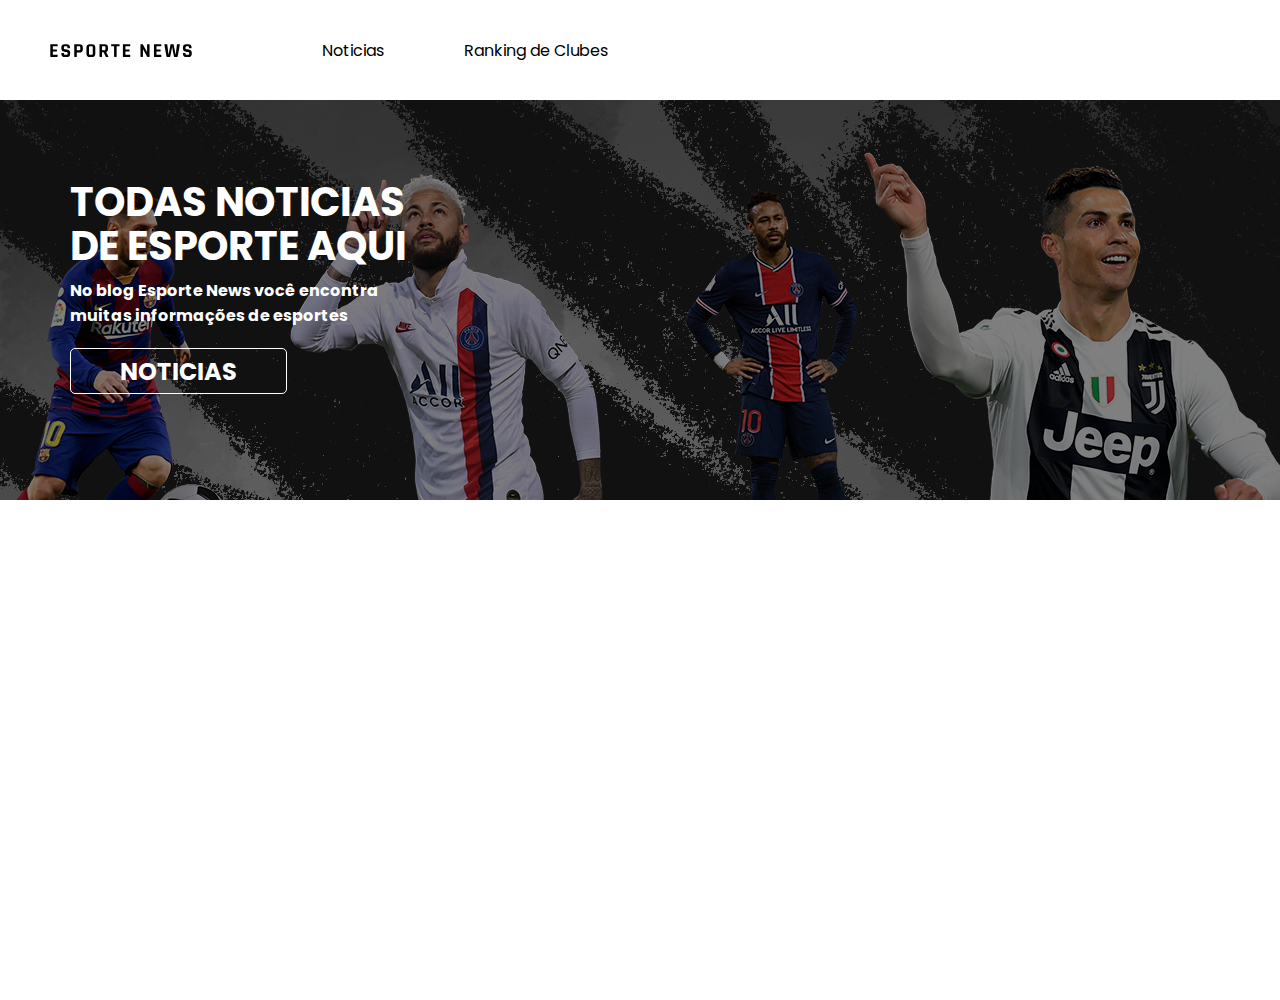
==== index.html @ c466abe1 "banner finished" ====
<!DOCTYPE html>
<html lang="pt">
  <head>
    <meta charset="UTF-8" />
    <meta name="viewport" content="width=device-width, initial-scale=1.0" />
    <link rel="preconnect" href="https://fonts.googleapis.com" />
    <link rel="preconnect" href="https://fonts.gstatic.com" crossorigin />
    <link
      href="https://fonts.googleapis.com/css2?family=Poppins:wght@300;400;500;600;700&display=swap"
      rel="stylesheet"
    />
    <link rel="stylesheet" href="./styles/globalStyle.css" />
    <link rel="stylesheet" href="./styles/home/style.css" />
    <title>ESPORTE NEWS - HOME</title>
  </head>
  <body>
    <header class="appbar">
      <img src="./images/logo.svg" alt="LOGO ESPORTE NEWS" />
      <a href="#">Noticias</a>
      <a href="#">Ranking de Clubes</a>
    </header>

    <section class="bannerSection">
      <div class="blackFilter">
        <h1>
          TODAS NOTICIAS<br />
          DE ESPORTE AQUI
        </h1>
        <span
          >No blog Esporte News você encontra <br />
          muitas informações de esportes</span
        >
        <button class="newsButton">NOTICIAS</button>
      </div>
      <img
        class="banner"
        alt="Esporte News banner"
        src="./images/Untitled-1.png"
      />
    </section>
  </body>
</html>
---- styles/globalStyle.css ----
* {
  margin: 0;
  padding: 0;
  box-sizing: border-box;
  font-family: "Poppins", sans-serif;
}
---- styles/home/style.css ----
body {
  overflow-y: hidden;
}

.appbar {
  width: 100vw;
  height: 100px;
  display: flex;
  align-items: center;
  gap: 80px;

  @media (max-width: 560px) {
    gap: 15px;
  }
}

.appbar img {
  padding: 50px;

  @media (max-width: 560px) {
    padding: 10px;
  }
}

.appbar a {
  text-decoration: none;
  color: black;
  font-weight: 400;
}

.banner {
  width: 1440px;
  height: 400px;
  border-radius: 5px;
}

.blackFilter {
  background-color: rgba(0, 0, 0, 0.5);
  overflow: hidden;
  position: absolute;
  height: 400px;
  width: 1440px;
  border-radius: 5px;
}

.bannerSection {
  width: 100vw;
  height: 900px;
  display: flex;
  justify-content: center;
}

.bannerSection h1 {
  position: relative;
  top: 80px;
  left: 150px;
  font-size: 40px;
  font-weight: 700;
  color: white;
  line-height: 110%;
}

.bannerSection span {
  font-size: 16px;
  color: white;
  font-weight: 700;
  position: relative;
  top: 90px;
  left: 150px;
}

.newsButton {
  width: 217px;
  height: 46px;
  border-radius: 5px;
  display: flex;
  align-items: center;
  justify-content: center;
  border: 1px solid white;
  background-color: transparent;
  color: white;
  font-weight: 700;
  font-size: 24px;
  position: relative;
  left: 150px;
  top: 110px;
}

.newsButton:hover {
  transform: scale(1.1);
  transition: 0.2s ease-in-out;
}
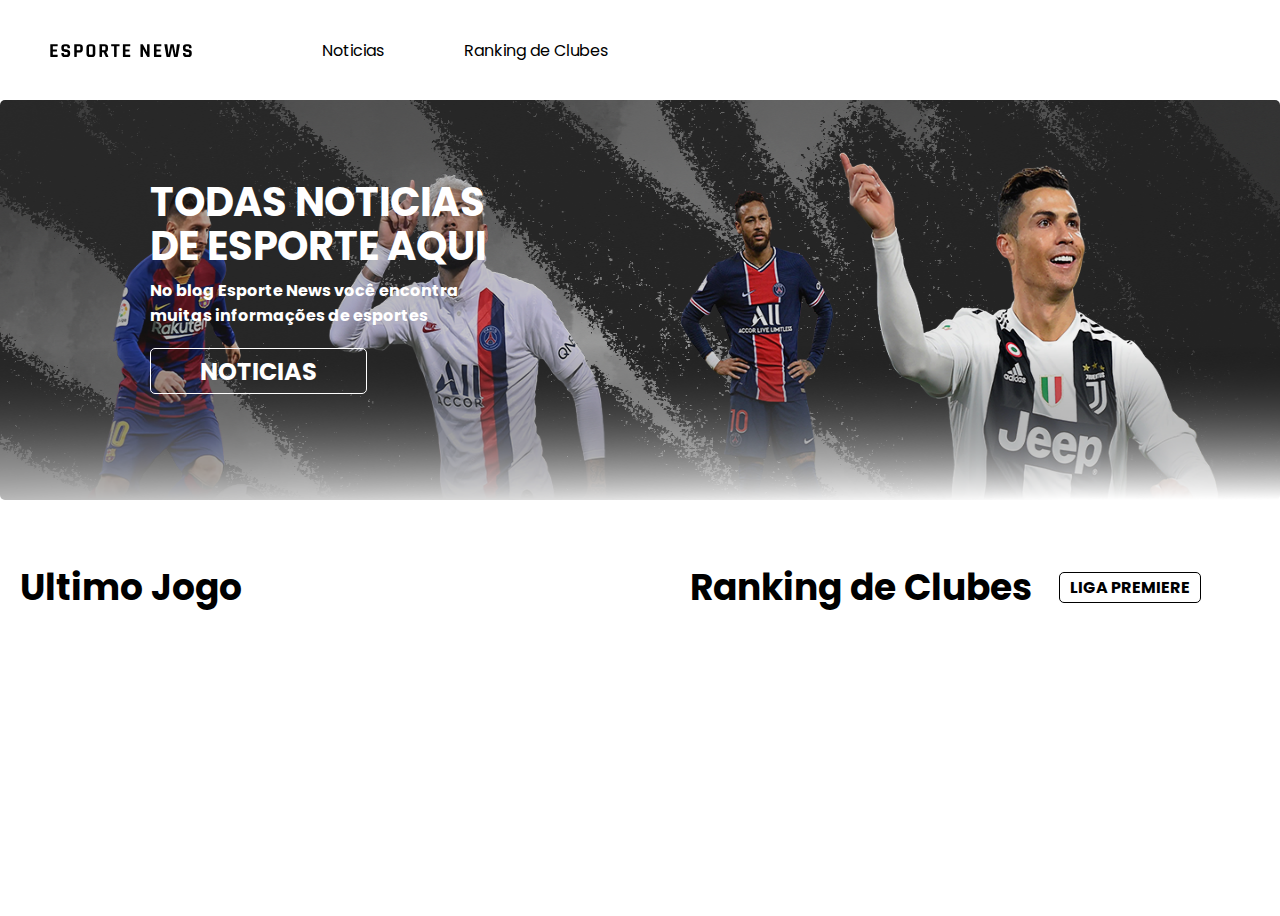
==== commit e5c5348f: "footballInfo initialization" ====
--- a/index.html
+++ b/index.html
@@ -14,29 +14,59 @@
     <title>ESPORTE NEWS - HOME</title>
   </head>
   <body>
-    <header class="appbar">
-      <img src="./images/logo.svg" alt="LOGO ESPORTE NEWS" />
-      <a href="#">Noticias</a>
-      <a href="#">Ranking de Clubes</a>
-    </header>
+    <div class="container">
+      <header class="appbar">
+        <img src="./images/logo.svg" alt="LOGO ESPORTE NEWS" />
+        <a href="#">Noticias</a>
+        <a href="#">Ranking de Clubes</a>
+      </header>
 
-    <section class="bannerSection">
-      <div class="blackFilter">
-        <h1>
-          TODAS NOTICIAS<br />
-          DE ESPORTE AQUI
-        </h1>
-        <span
-          >No blog Esporte News você encontra <br />
-          muitas informações de esportes</span
-        >
-        <button class="newsButton">NOTICIAS</button>
-      </div>
-      <img
-        class="banner"
-        alt="Esporte News banner"
-        src="./images/Untitled-1.png"
-      />
-    </section>
+      <section class="bannerSection">
+        <div class="blackFilter">
+          <div class="bannerText">
+            <span class="bannerTitle">
+              TODAS NOTICIAS<br />
+              DE ESPORTE AQUI
+            </span>
+            <span class="bannerSubTitle"
+              >No blog Esporte News você encontra <br />
+              muitas informações de esportes</span
+            >
+            <button class="newsButton">NOTICIAS</button>
+          </div>
+          <img
+            class="banner"
+            alt="Esporte News banner"
+            src="./images/Frame 10.png"
+          />
+        </div>
+      </section>
+
+      <section class="footballInfo">
+        <div class="lastGame">
+          <h1>Ultimo Jogo</h1>
+          <iframe
+            width="560"
+            height="315"
+            src="https://www.youtube.com/embed/0Gq4kqTz3NE?si=IL1w2tOViwJ1ejrb"
+            title="YouTube video player"
+            frameborder="0"
+            allow="accelerometer; autoplay; clipboard-write; encrypted-media; gyroscope; picture-in-picture; web-share"
+            allowfullscreen
+          ></iframe>
+        </div>
+
+        <div class="rankingGame">
+          <div class="premiereLogo">
+            <div class="rankingTitle">
+              <h1>Ranking de Clubes</h1>
+              <span>LIGA PREMIERE</span>
+            </div>
+
+            <table class="rankingTable"></table>
+          </div>
+        </div>
+      </section>
+    </div>
   </body>
 </html>
--- a/styles/home/style.css
+++ b/styles/home/style.css
@@ -1,5 +1,13 @@
 body {
   overflow-y: hidden;
+}
+
+.container {
+  display: flex;
+  align-items: center;
+  justify-content: start;
+  flex-direction: column;
+  overflow: hidden;
 }
 
 .appbar {
@@ -32,26 +40,42 @@
   width: 1440px;
   height: 400px;
   border-radius: 5px;
+
+  @media (max-width: 1440px) {
+    width: 100%;
+  }
+
+  @media (max-width: 1190px) {
+    object-fit: contain;
+  }
 }
 
-.blackFilter {
-  background-color: rgba(0, 0, 0, 0.5);
+.bannerText {
   overflow: hidden;
   position: absolute;
-  height: 400px;
-  width: 1440px;
+  width: 343px;
+  height: 100%;
+  width: 100%;
   border-radius: 5px;
+  z-index: 20;
+
+  @media (max-width: 1440px) {
+    width: 100%;
+  }
 }
 
 .bannerSection {
   width: 100vw;
-  height: 900px;
+  height: 400px;
   display: flex;
   justify-content: center;
+  position: relative;
 }
 
-.bannerSection h1 {
+.bannerTitle {
+  display: block;
   position: relative;
+  width: fit-content;
   top: 80px;
   left: 150px;
   font-size: 40px;
@@ -60,7 +84,7 @@
   line-height: 110%;
 }
 
-.bannerSection span {
+.bannerSubTitle {
   font-size: 16px;
   color: white;
   font-weight: 700;
@@ -90,3 +114,65 @@
   transform: scale(1.1);
   transition: 0.2s ease-in-out;
 }
+
+.footballInfo {
+  display: flex;
+  align-items: center;
+  justify-content: space-between;
+  gap: 260px;
+  margin-top: 60px;
+
+  @media (max-width: 1440px) {
+    gap: 100px;
+  }
+}
+
+.lastGame h1 {
+  font-size: 36px;
+  font-weight: 700;
+}
+
+.lastGame {
+  width: 570px;
+  height: 356px;
+  display: flex;
+  align-items: start;
+  flex-direction: column;
+  gap: 20px;
+}
+
+.rankingGame {
+  width: 570px;
+  height: 356px;
+  display: flex;
+  align-items: start;
+  justify-content: start;
+}
+
+.rankingGame img {
+  position: relative;
+  z-index: 0;
+}
+
+.rankingTitle {
+  display: flex;
+  gap: 26px;
+  align-items: center;
+  position: absolute;
+}
+
+.rankingTitle h1 {
+  font-weight: 700;
+  font-size: 36px;
+}
+
+.rankingTitle span {
+  font-size: 16px;
+  font-weight: 700;
+  border: 1px solid #000;
+  border-radius: 5px;
+  padding: 2px 10px;
+}
+
+.rankingTable {
+}
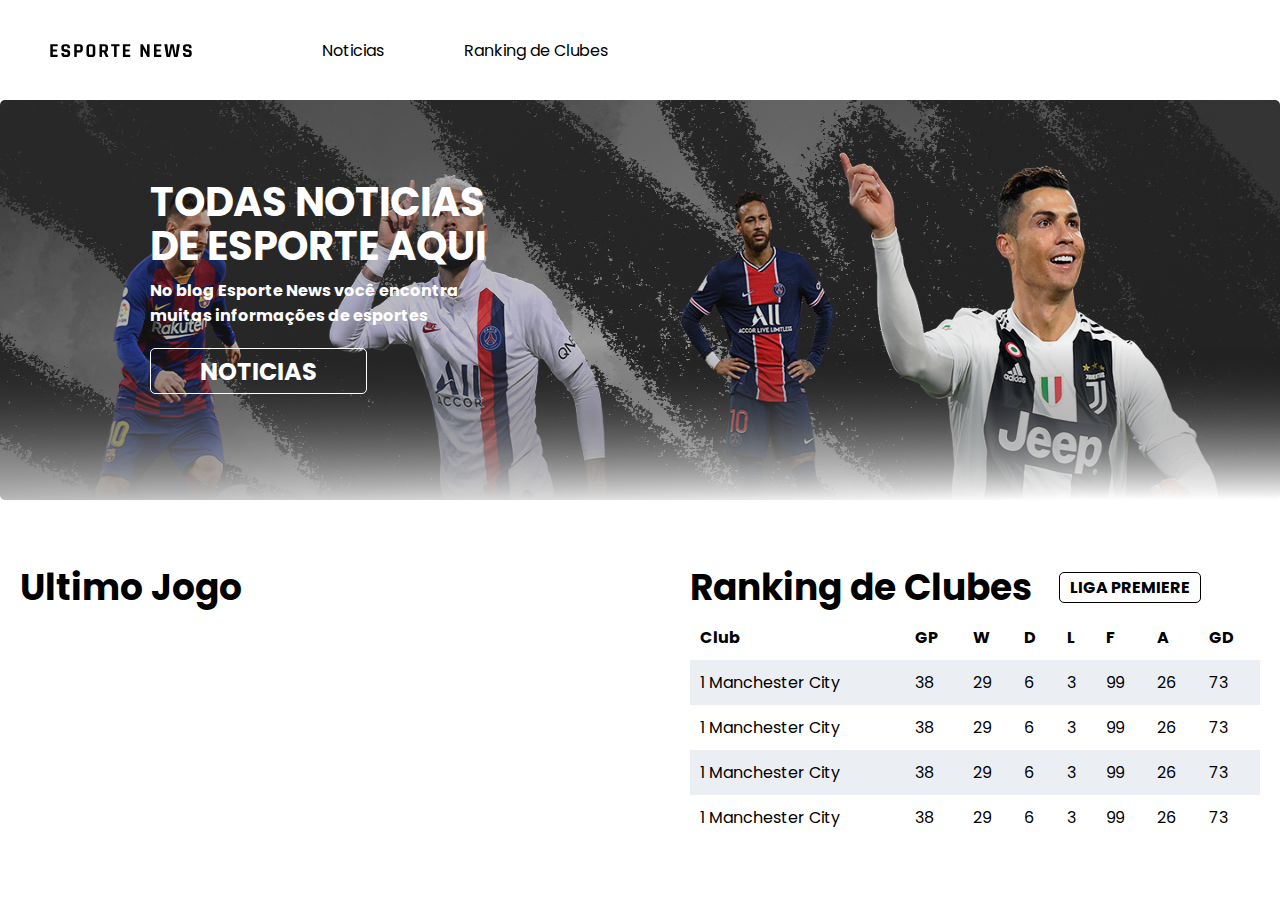
==== commit 8b39e129: "feat: ranking table styles complete" ====
--- a/index.html
+++ b/index.html
@@ -57,14 +57,63 @@
         </div>
 
         <div class="rankingGame">
-          <div class="premiereLogo">
-            <div class="rankingTitle">
-              <h1>Ranking de Clubes</h1>
-              <span>LIGA PREMIERE</span>
-            </div>
+          <div class="rankingTitle">
+            <h1>Ranking de Clubes</h1>
+            <span>LIGA PREMIERE</span>
+          </div>
 
-            <table class="rankingTable"></table>
-          </div>
+          <table class="rankingTable">
+            <tr>
+              <th>Club</th>
+              <th>GP</th>
+              <th>W</th>
+              <th>D</th>
+              <th>L</th>
+              <th>F</th>
+              <th>A</th>
+              <th>GD</th>
+            </tr>
+            <tr>
+              <td>1 Manchester City</td>
+              <td>38</td>
+              <td>29</td>
+              <td>6</td>
+              <td>3</td>
+              <td>99</td>
+              <td>26</td>
+              <td>73</td>
+            </tr>
+            <tr>
+              <td>1 Manchester City</td>
+              <td>38</td>
+              <td>29</td>
+              <td>6</td>
+              <td>3</td>
+              <td>99</td>
+              <td>26</td>
+              <td>73</td>
+            </tr>
+            <tr>
+              <td>1 Manchester City</td>
+              <td>38</td>
+              <td>29</td>
+              <td>6</td>
+              <td>3</td>
+              <td>99</td>
+              <td>26</td>
+              <td>73</td>
+            </tr>
+            <tr>
+              <td>1 Manchester City</td>
+              <td>38</td>
+              <td>29</td>
+              <td>6</td>
+              <td>3</td>
+              <td>99</td>
+              <td>26</td>
+              <td>73</td>
+            </tr>
+          </table>
         </div>
       </section>
     </div>
--- a/styles/home/style.css
+++ b/styles/home/style.css
@@ -1,5 +1,6 @@
 body {
   overflow-y: hidden;
+  overflow-x: scroll;
 }
 
 .container {
@@ -147,18 +148,13 @@
   display: flex;
   align-items: start;
   justify-content: start;
-}
-
-.rankingGame img {
-  position: relative;
-  z-index: 0;
+  flex-direction: column;
 }
 
 .rankingTitle {
   display: flex;
   gap: 26px;
   align-items: center;
-  position: absolute;
 }
 
 .rankingTitle h1 {
@@ -175,4 +171,17 @@
 }
 
 .rankingTable {
+  border-collapse: collapse;
+  width: 100%;
 }
+
+.rankingTable td,
+th {
+  padding: 10px;
+  text-align: start;
+  margin: 0;
+}
+
+.rankingTable tr:nth-child(even) {
+  background-color: #ebeef3;
+}
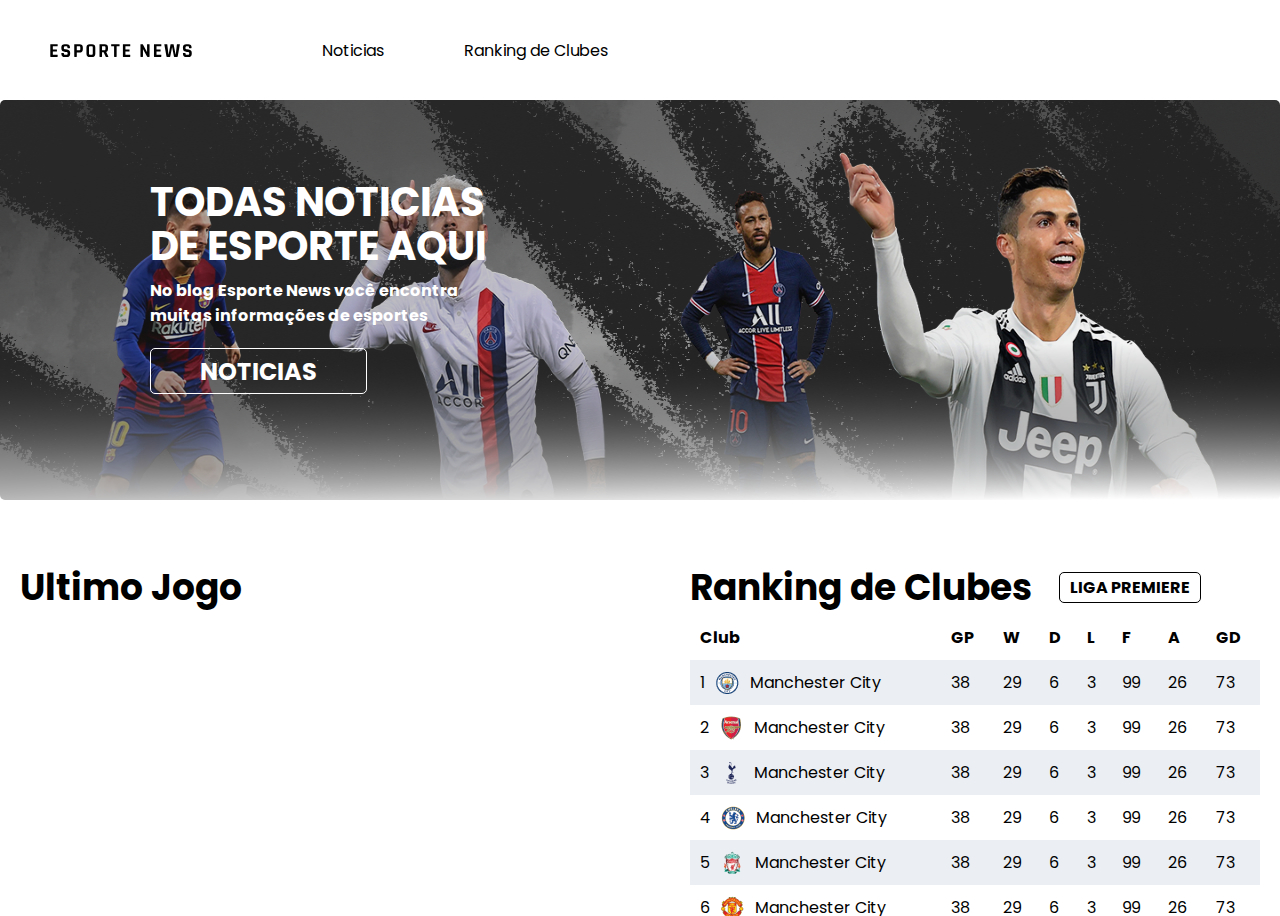
==== commit 28c847f1: "feat: image teams" ====
--- a/index.html
+++ b/index.html
@@ -74,7 +74,14 @@
               <th>GD</th>
             </tr>
             <tr>
-              <td>1 Manchester City</td>
+              <td class="firstOfTable">
+                1
+                <img
+                  src="./images/img/team/i.png"
+                  alt="Mancherster City Escudo Time"
+                />
+                Manchester City
+              </td>
               <td>38</td>
               <td>29</td>
               <td>6</td>
@@ -84,7 +91,14 @@
               <td>73</td>
             </tr>
             <tr>
-              <td>1 Manchester City</td>
+              <td class="firstOfTable">
+                2
+                <img
+                  src="./images/img/team/04.png"
+                  alt="Mancherster City Escudo Time"
+                />
+                Manchester City
+              </td>
               <td>38</td>
               <td>29</td>
               <td>6</td>
@@ -94,7 +108,14 @@
               <td>73</td>
             </tr>
             <tr>
-              <td>1 Manchester City</td>
+              <td class="firstOfTable">
+                3
+                <img
+                  src="./images/img/team/05.png"
+                  alt="Mancherster City Escudo Time"
+                />
+                Manchester City
+              </td>
               <td>38</td>
               <td>29</td>
               <td>6</td>
@@ -104,7 +125,49 @@
               <td>73</td>
             </tr>
             <tr>
-              <td>1 Manchester City</td>
+              <td class="firstOfTable">
+                4
+                <img
+                  src="./images/img/team/06.png"
+                  alt="Mancherster City Escudo Time"
+                />
+                Manchester City
+              </td>
+              <td>38</td>
+              <td>29</td>
+              <td>6</td>
+              <td>3</td>
+              <td>99</td>
+              <td>26</td>
+              <td>73</td>
+            </tr>
+            <tr>
+              <td class="firstOfTable">
+                5
+                <img
+                  src="./images/img/team/07.png"
+                  alt="Mancherster City Escudo Time"
+                />
+                Manchester City
+              </td>
+              <td>38</td>
+              <td>29</td>
+              <td>6</td>
+              <td>3</td>
+              <td>99</td>
+              <td>26</td>
+              <td>73</td>
+            </tr>
+
+            <tr>
+              <td class="firstOfTable">
+                6
+                <img
+                  src="./images/img/team/08.png"
+                  alt="Mancherster City Escudo Time"
+                />
+                Manchester City
+              </td>
               <td>38</td>
               <td>29</td>
               <td>6</td>
--- a/styles/home/style.css
+++ b/styles/home/style.css
@@ -185,3 +185,9 @@
 .rankingTable tr:nth-child(even) {
   background-color: #ebeef3;
 }
+
+.firstOfTable {
+  display: flex;
+  gap: 10px;
+  align-items: center;
+}
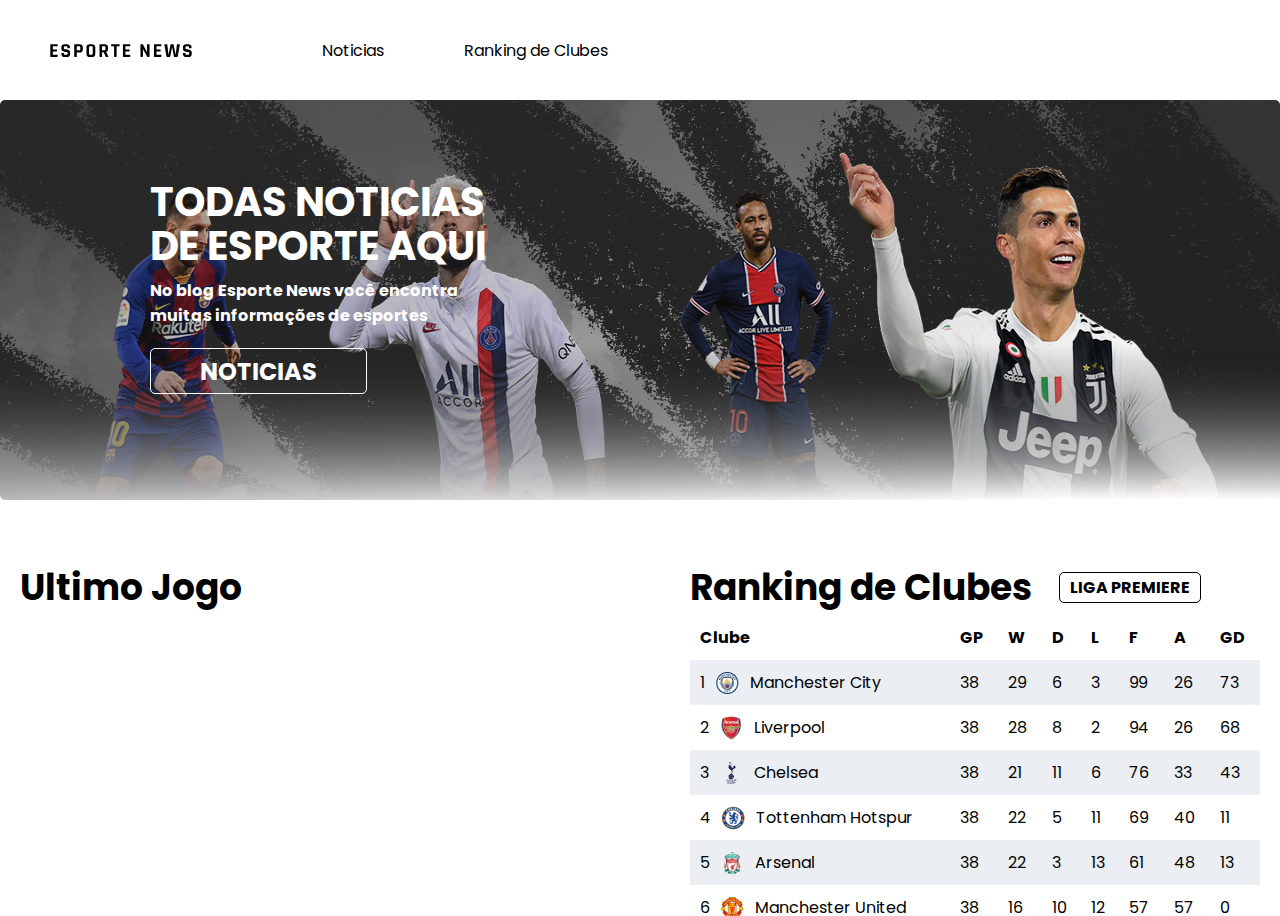
==== commit 8775e127: "feat: table finalized" ====
--- a/index.html
+++ b/index.html
@@ -64,7 +64,7 @@
 
           <table class="rankingTable">
             <tr>
-              <th>Club</th>
+              <th>Clube</th>
               <th>GP</th>
               <th>W</th>
               <th>D</th>
@@ -95,17 +95,17 @@
                 2
                 <img
                   src="./images/img/team/04.png"
-                  alt="Mancherster City Escudo Time"
+                  alt="Liverpool Escudo Time"
                 />
-                Manchester City
+                Liverpool
               </td>
               <td>38</td>
-              <td>29</td>
-              <td>6</td>
-              <td>3</td>
-              <td>99</td>
+              <td>28</td>
+              <td>8</td>
+              <td>2</td>
+              <td>94</td>
               <td>26</td>
-              <td>73</td>
+              <td>68</td>
             </tr>
             <tr>
               <td class="firstOfTable">
@@ -114,32 +114,32 @@
                   src="./images/img/team/05.png"
                   alt="Mancherster City Escudo Time"
                 />
-                Manchester City
+                Chelsea
               </td>
               <td>38</td>
-              <td>29</td>
+              <td>21</td>
+              <td>11</td>
               <td>6</td>
-              <td>3</td>
-              <td>99</td>
-              <td>26</td>
-              <td>73</td>
+              <td>76</td>
+              <td>33</td>
+              <td>43</td>
             </tr>
             <tr>
               <td class="firstOfTable">
                 4
                 <img
                   src="./images/img/team/06.png"
-                  alt="Mancherster City Escudo Time"
+                  alt="Tottenham Hotspur Escudo Time"
                 />
-                Manchester City
+                Tottenham Hotspur
               </td>
               <td>38</td>
-              <td>29</td>
-              <td>6</td>
-              <td>3</td>
-              <td>99</td>
-              <td>26</td>
-              <td>73</td>
+              <td>22</td>
+              <td>5</td>
+              <td>11</td>
+              <td>69</td>
+              <td>40</td>
+              <td>11</td>
             </tr>
             <tr>
               <td class="firstOfTable">
@@ -148,15 +148,15 @@
                   src="./images/img/team/07.png"
                   alt="Mancherster City Escudo Time"
                 />
-                Manchester City
+                Arsenal
               </td>
               <td>38</td>
-              <td>29</td>
-              <td>6</td>
+              <td>22</td>
               <td>3</td>
-              <td>99</td>
-              <td>26</td>
-              <td>73</td>
+              <td>13</td>
+              <td>61</td>
+              <td>48</td>
+              <td>13</td>
             </tr>
 
             <tr>
@@ -164,17 +164,17 @@
                 6
                 <img
                   src="./images/img/team/08.png"
-                  alt="Mancherster City Escudo Time"
+                  alt="Mancherster United Escudo Time"
                 />
-                Manchester City
+                Manchester United
               </td>
               <td>38</td>
-              <td>29</td>
-              <td>6</td>
-              <td>3</td>
-              <td>99</td>
-              <td>26</td>
-              <td>73</td>
+              <td>16</td>
+              <td>10</td>
+              <td>12</td>
+              <td>57</td>
+              <td>57</td>
+              <td>0</td>
             </tr>
           </table>
         </div>
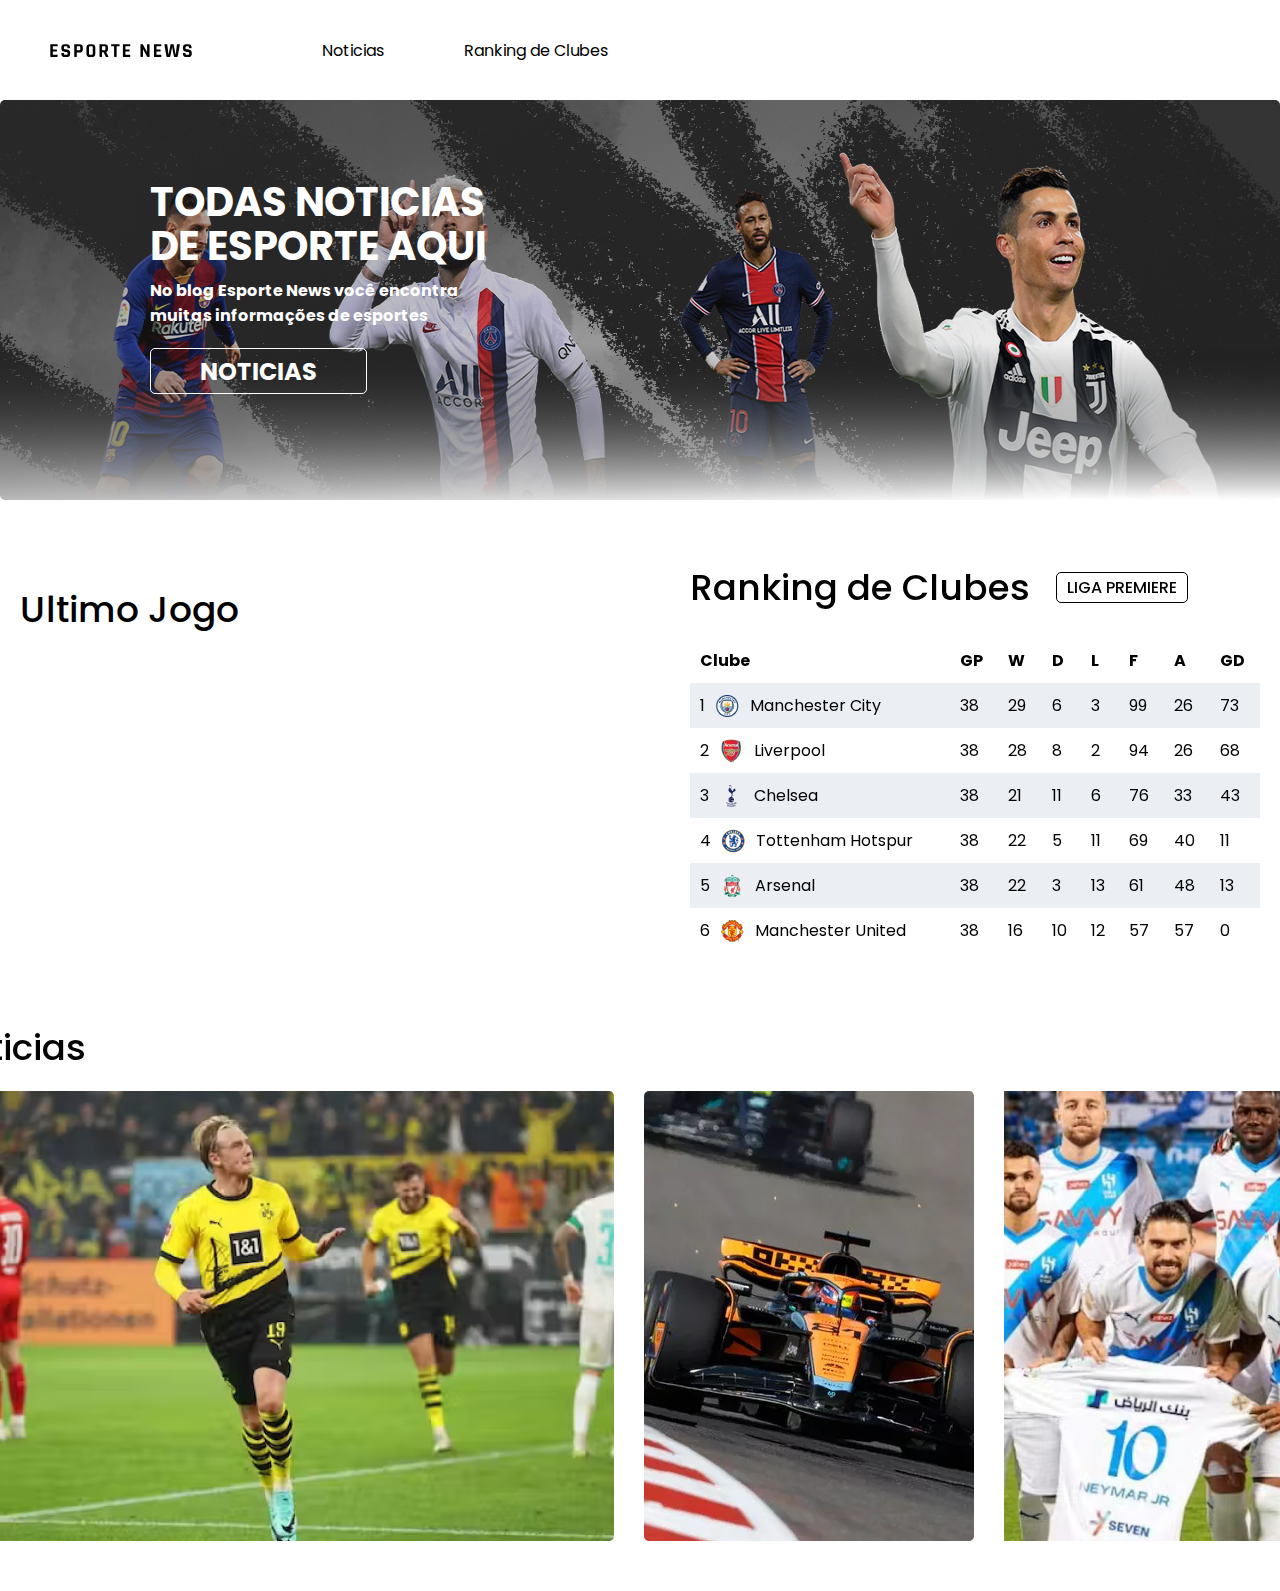
==== commit 2b41c5b9: "feat: news category" ====
--- a/index.html
+++ b/index.html
@@ -179,6 +179,21 @@
           </table>
         </div>
       </section>
+
+      <section class="news">
+        <div class="newsTitle">
+          <span>Noticias</span>
+        </div>
+
+        <div class="newsList">
+          <img src="./images/Frame 143726064.png" alt="Noticia #1" />
+          <img src="./images/Frame 143726067.png" alt="Noticia #2" />
+          <img
+            src="./images/https___wp-images.onefootball 1.png"
+            alt="Noticia #3"
+          />
+        </div>
+      </section>
     </div>
   </body>
 </html>
--- a/styles/home/style.css
+++ b/styles/home/style.css
@@ -1,6 +1,6 @@
 body {
-  overflow-y: hidden;
-  overflow-x: scroll;
+  overflow: scroll;
+  margin-bottom: 50px;
 }
 
 .container {
@@ -130,7 +130,7 @@
 
 .lastGame h1 {
   font-size: 36px;
-  font-weight: 700;
+  font-weight: 500;
 }
 
 .lastGame {
@@ -139,12 +139,13 @@
   display: flex;
   align-items: start;
   flex-direction: column;
-  gap: 20px;
+  gap: 23px;
 }
 
 .rankingGame {
   width: 570px;
-  height: 356px;
+  height: 400px;
+  gap: 23px;
   display: flex;
   align-items: start;
   justify-content: start;
@@ -158,13 +159,13 @@
 }
 
 .rankingTitle h1 {
-  font-weight: 700;
+  font-weight: 500;
   font-size: 36px;
 }
 
 .rankingTitle span {
   font-size: 16px;
-  font-weight: 700;
+  font-weight: 500;
   border: 1px solid #000;
   border-radius: 5px;
   padding: 2px 10px;
@@ -191,3 +192,22 @@
   gap: 10px;
   align-items: center;
 }
+
+.news {
+  width: 1400px;
+  display: flex;
+  align-items: start;
+  flex-direction: column;
+  gap: 16px;
+}
+
+.newsTitle {
+  font-size: 36px;
+  font-weight: 500;
+  margin-top: 60px;
+}
+
+.newsList {
+  display: flex;
+  gap: 30px;
+}
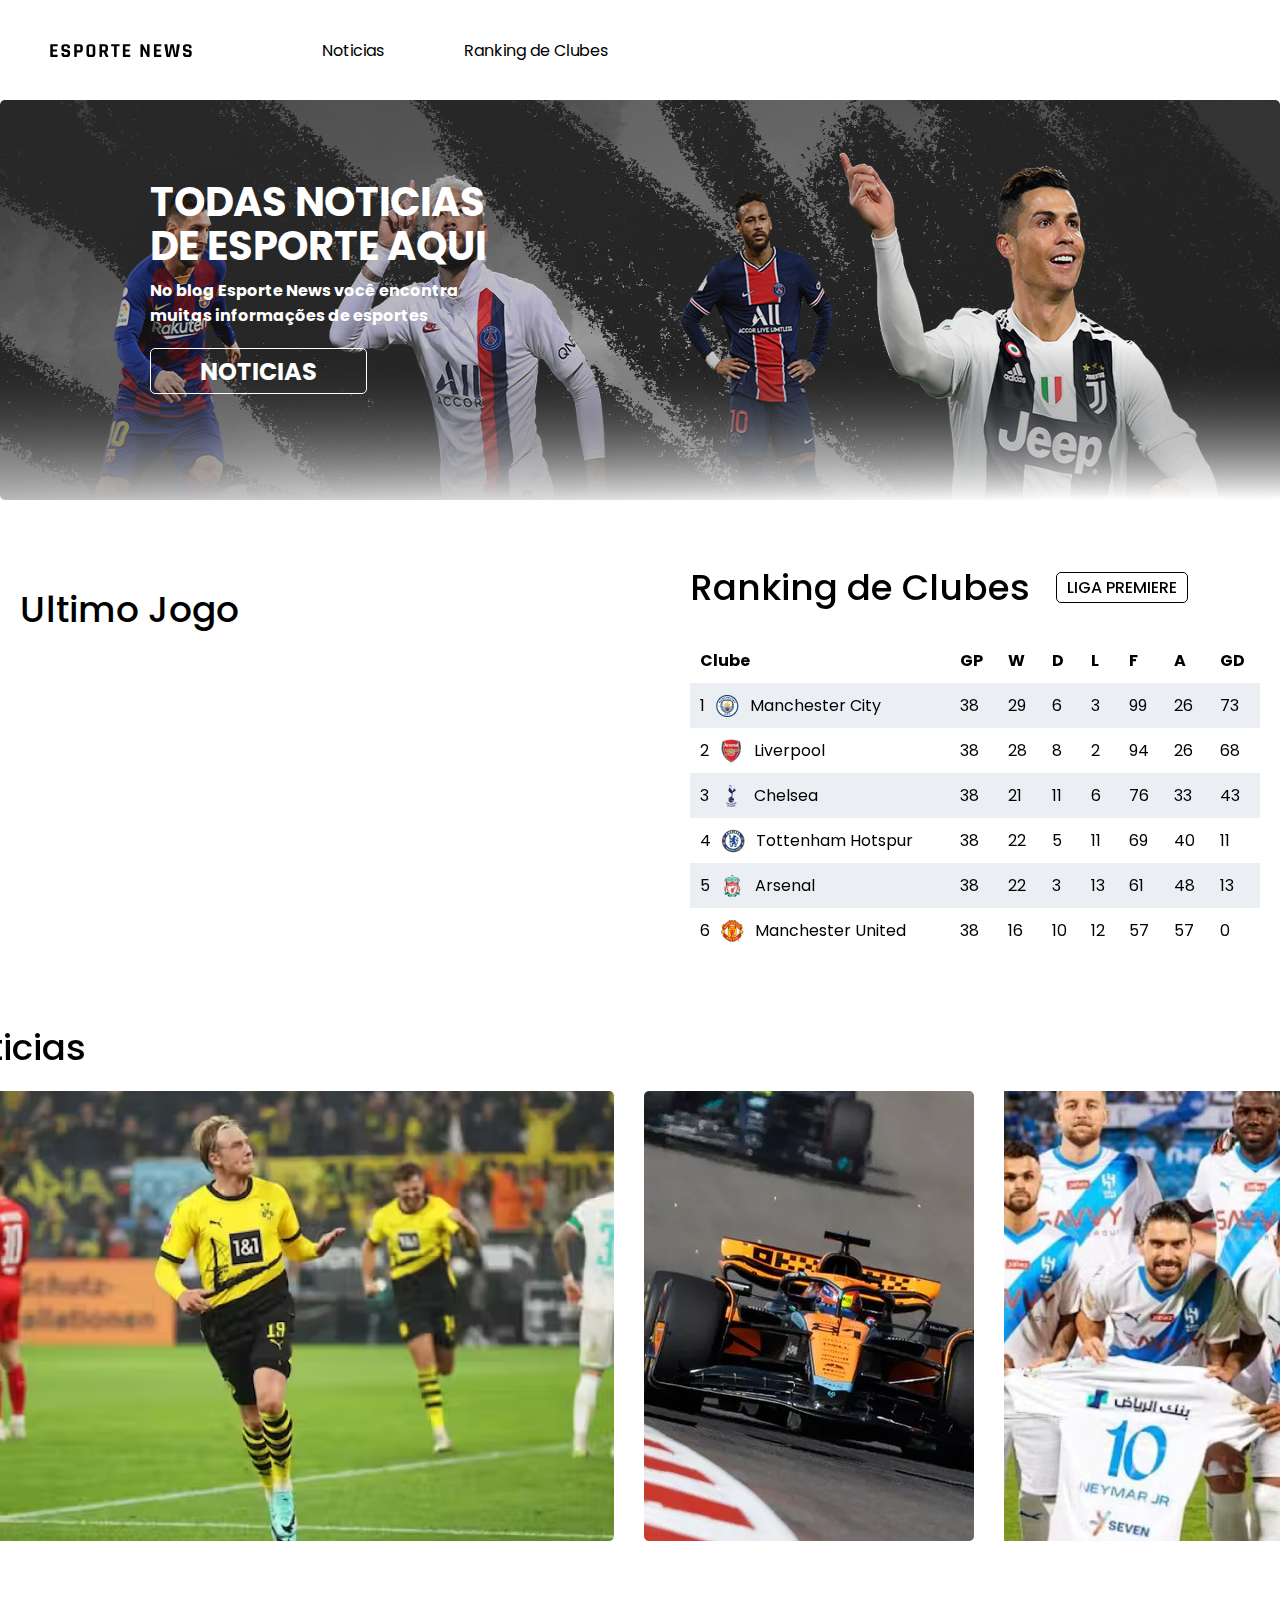
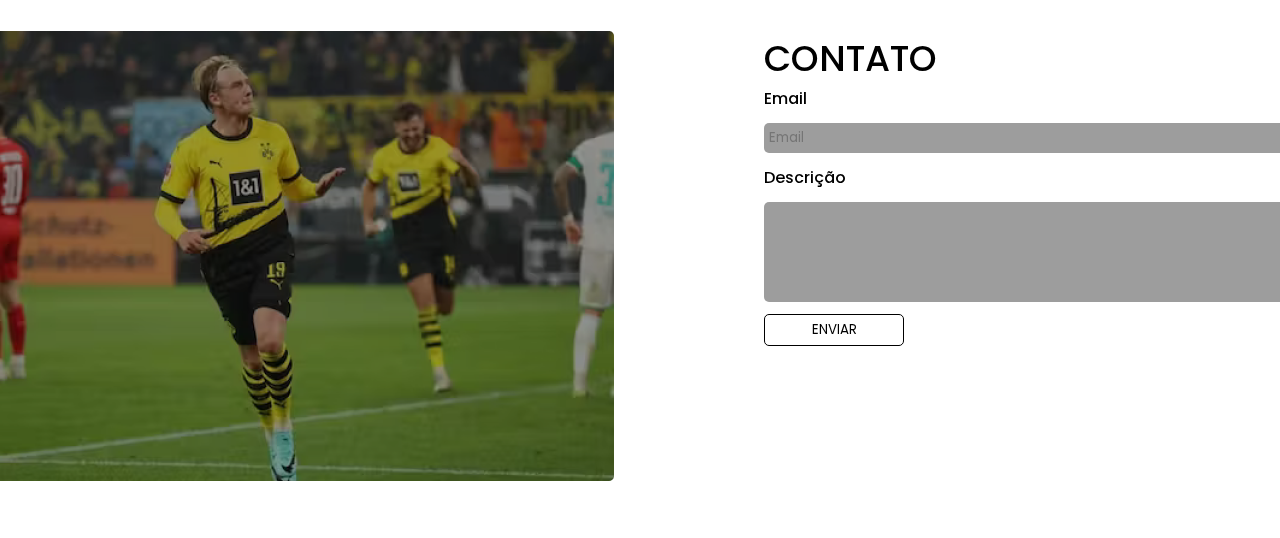
==== commit bfa92a56: "feat: contact form" ====
--- a/index.html
+++ b/index.html
@@ -194,6 +194,25 @@
           />
         </div>
       </section>
+
+      <section class="contact">
+        <div class="contactImage">
+          <img src="./images/contact.png" alt="Imagem contato" />
+        </div>
+
+        <div class="contactTitle">
+          <span>CONTATO</span>
+          <form action="">
+            <label id="email" htmlFor="email">Email</label>
+            <input id="email" type="email" placeholder="Email"></input>
+
+            <label id="description">Descrição</label>
+            <textarea id="description" type="text"></textarea>
+
+            <button type="submit">ENVIAR</button>
+          </form>
+        </div>
+      </section>
     </div>
   </body>
 </html>
--- a/styles/home/style.css
+++ b/styles/home/style.css
@@ -211,3 +211,59 @@
   display: flex;
   gap: 30px;
 }
+
+.contact {
+  margin-top: 90px;
+  width: 1400px;
+  display: flex;
+  align-items: start;
+  gap: 150px;
+}
+
+.contactTitle {
+  font-size: 36px;
+  font-weight: 500;
+}
+
+.contact form {
+  display: flex;
+  align-items: start;
+  gap: 12px;
+  flex-direction: column;
+  width: 560px;
+}
+
+.contact form label {
+  font-size: 16px;
+  font-weight: 500;
+}
+
+.contact form input {
+  width: 100%;
+  border-radius: 5px;
+  background: #9d9d9d;
+  border: none;
+  padding: 5px;
+  color: black;
+  outline: none;
+}
+
+.contact form textarea {
+  width: 100%;
+  border-radius: 5px;
+  background: #9d9d9d;
+  border: none;
+  padding: 5px;
+  color: black;
+  outline: none;
+  resize: none;
+  height: 100px;
+}
+
+.contact button {
+  border: 1px solid black;
+  border-radius: 5px;
+  padding: 5px;
+  width: 140px;
+  background-color: transparent;
+}
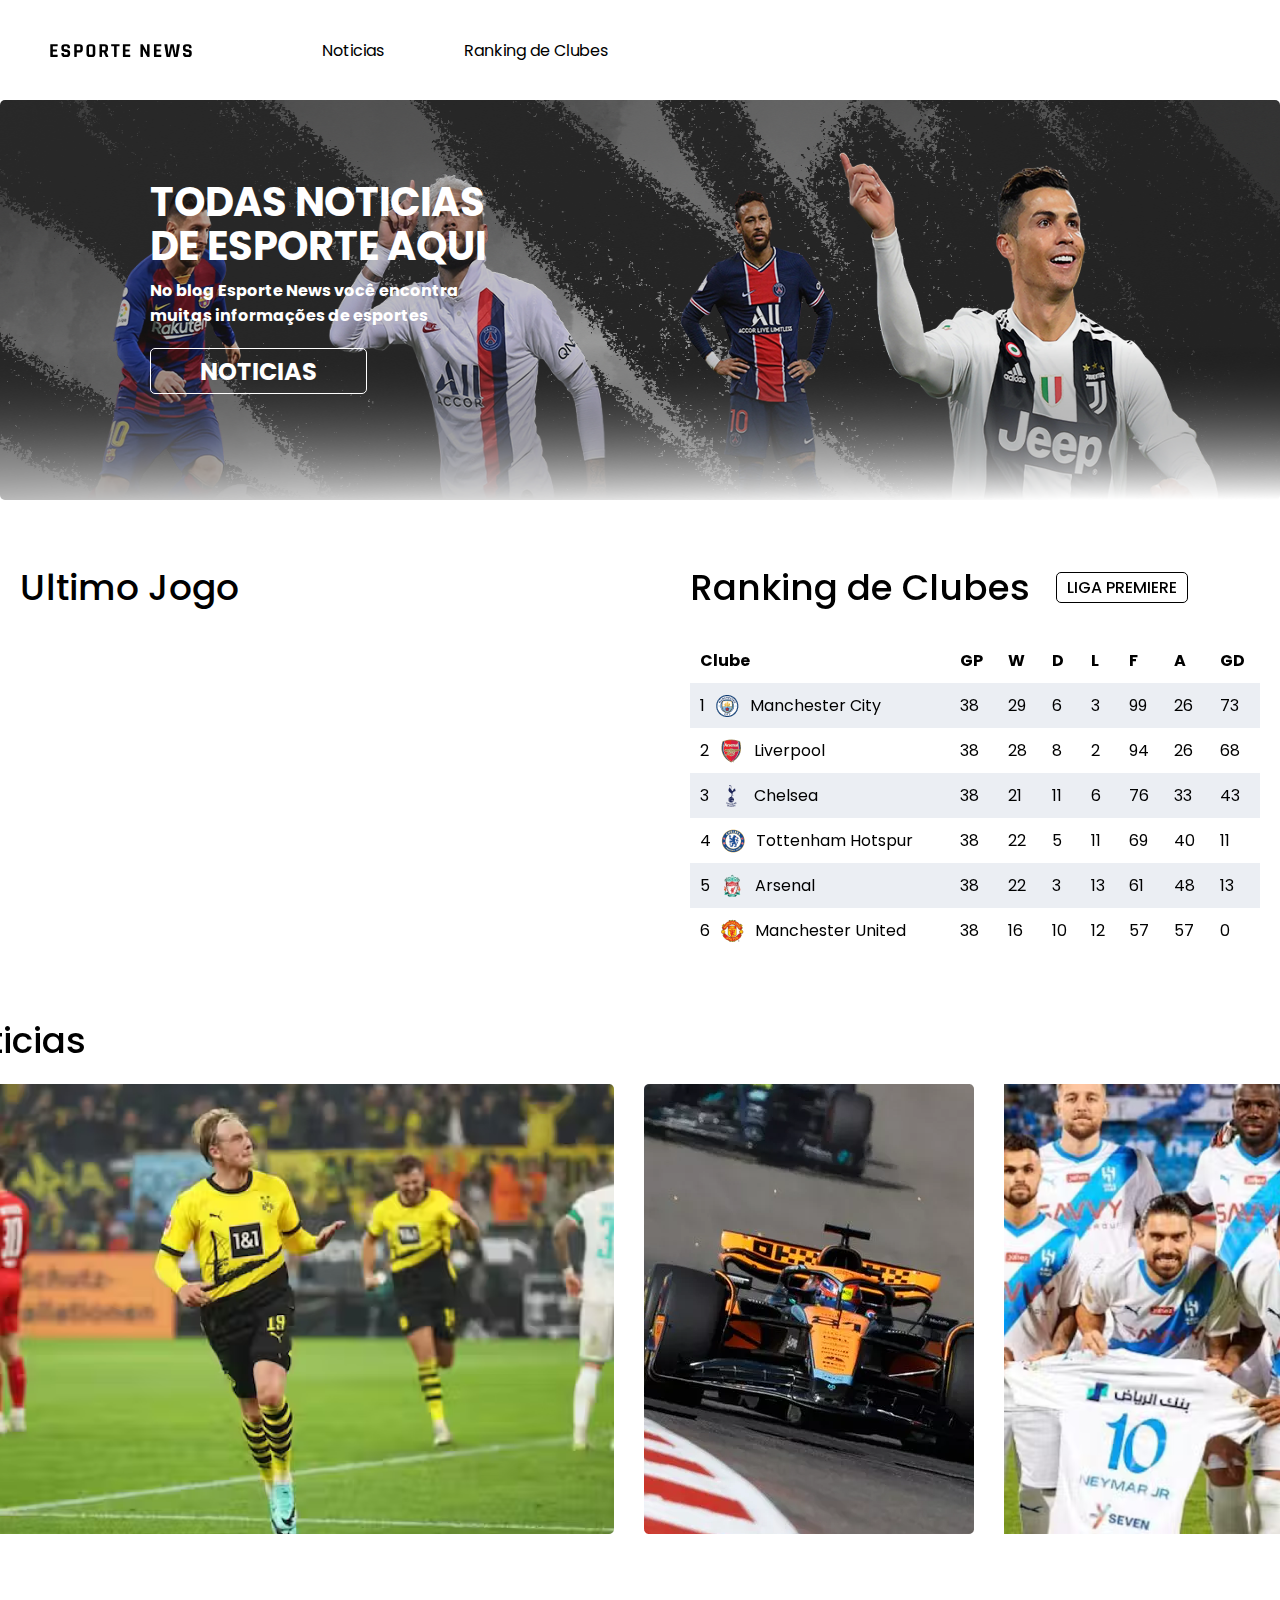
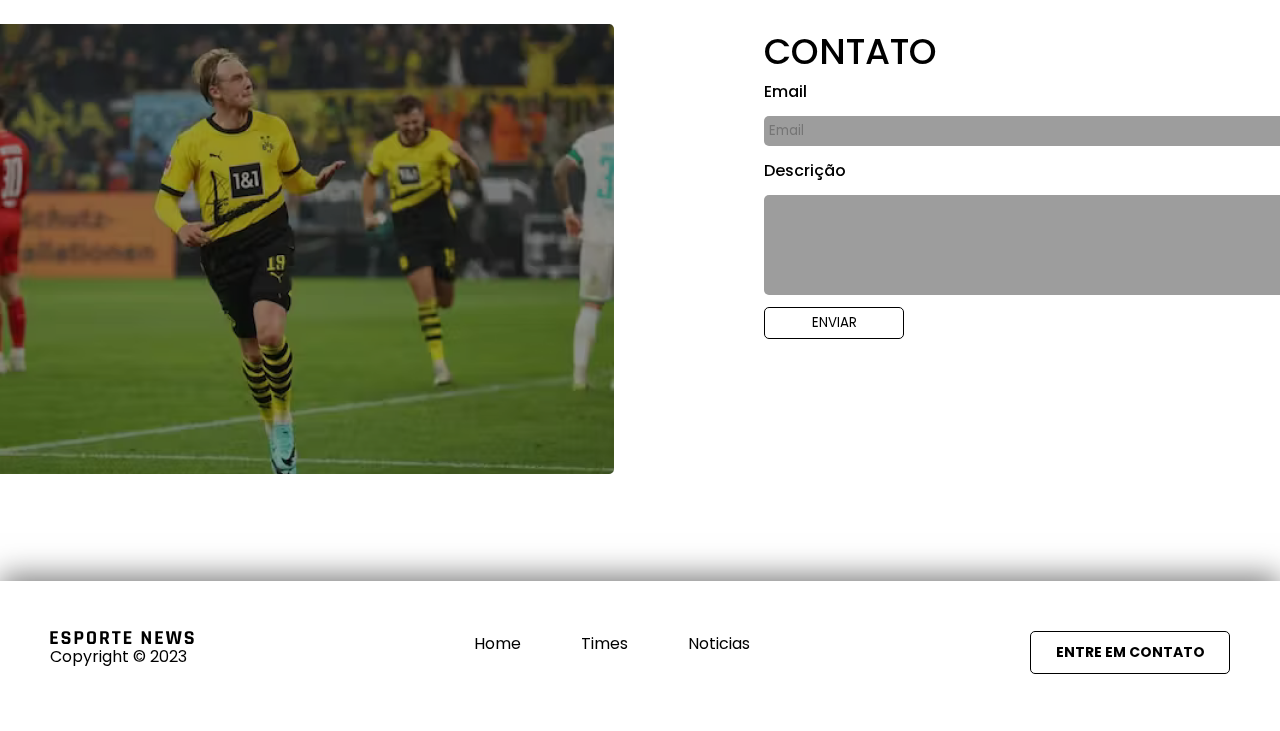
==== commit 0fe506b9: "feat: footer created, and footballInfo refactor" ====
--- a/index.html
+++ b/index.html
@@ -44,9 +44,9 @@
 
       <section class="footballInfo">
         <div class="lastGame">
-          <h1>Ultimo Jogo</h1>
+          <span>Ultimo Jogo</span>
           <iframe
-            width="560"
+            width="570"
             height="315"
             src="https://www.youtube.com/embed/0Gq4kqTz3NE?si=IL1w2tOViwJ1ejrb"
             title="YouTube video player"
@@ -213,6 +213,23 @@
           </form>
         </div>
       </section>
+
+      <footer>
+        <div>
+          <div class="footerLogo">
+            <img src="./images/logo.svg" alt="LOGO ESPORTE NEWS" />
+            <span>Copyright © 2023</span>
+          </div>
+
+          <div class="pagesFooter">
+            <a href="#">Home</a>
+            <a href="#">Times</a>
+            <a href="#">Noticias</a>
+          </div>
+
+          <button class="footerButton">ENTRE EM CONTATO</button>
+        </div>
+      </footer>
     </div>
   </body>
 </html>
--- a/styles/home/style.css
+++ b/styles/home/style.css
@@ -128,14 +128,14 @@
   }
 }
 
-.lastGame h1 {
+.lastGame span {
   font-size: 36px;
   font-weight: 500;
 }
 
 .lastGame {
   width: 570px;
-  height: 356px;
+  height: 100%;
   display: flex;
   align-items: start;
   flex-direction: column;
@@ -144,7 +144,7 @@
 
 .rankingGame {
   width: 570px;
-  height: 400px;
+  height: 100%;
   gap: 23px;
   display: flex;
   align-items: start;
@@ -267,3 +267,58 @@
   width: 140px;
   background-color: transparent;
 }
+
+footer {
+  display: flex;
+  align-items: center;
+  justify-content: center;
+  width: 100vw;
+  height: 50px;
+  padding: 50px;
+  margin-top: 100px;
+  box-shadow: 0px -5px 29px 0px rgba(0, 0, 0, 0.53);
+}
+
+.footerLogo {
+  display: flex;
+  align-items: start;
+  flex-direction: column;
+  width: 144px;
+}
+
+footer > div {
+  width: 100%;
+  height: 100%;
+  display: flex;
+  align-items: start;
+  justify-content: space-between;
+}
+
+.footerLogo img {
+  width: 144px;
+}
+
+.pagesFooter {
+  display: flex;
+  gap: 60px;
+  align-items: center;
+}
+
+.pagesFooter a {
+  text-decoration: none;
+  color: black;
+}
+
+.footerButton {
+  display: flex;
+  align-items: center;
+  justify-content: center;
+  border: 1px solid black;
+  border-radius: 5px;
+  color: black;
+  font-size: 14px;
+  font-weight: 700;
+  padding: 10px;
+  width: 200px;
+  background-color: transparent;
+}
